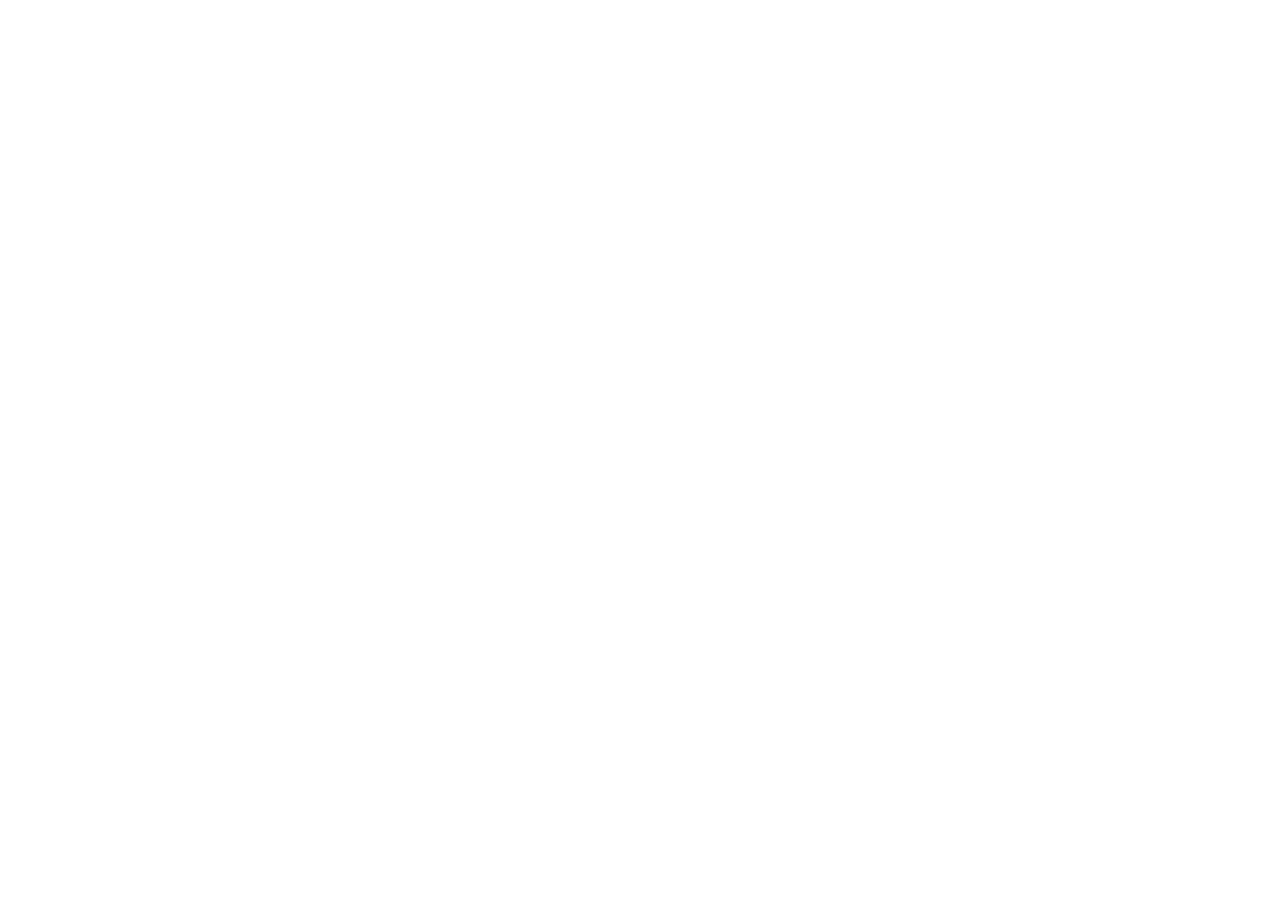
==== CSSGridCrashCourse2022/index.html @ cea35ae0 "added images" ====
<!DOCTYPE html>
<html lang="en">
<head>
    <meta charset="UTF-8">
    <meta http-equiv="X-UA-Compatible" content="IE=edge">
    <meta name="viewport" content="width=device-width, initial-scale=1.0">
    <title>Document</title>
</head>
<body>
    
</body>
</html>
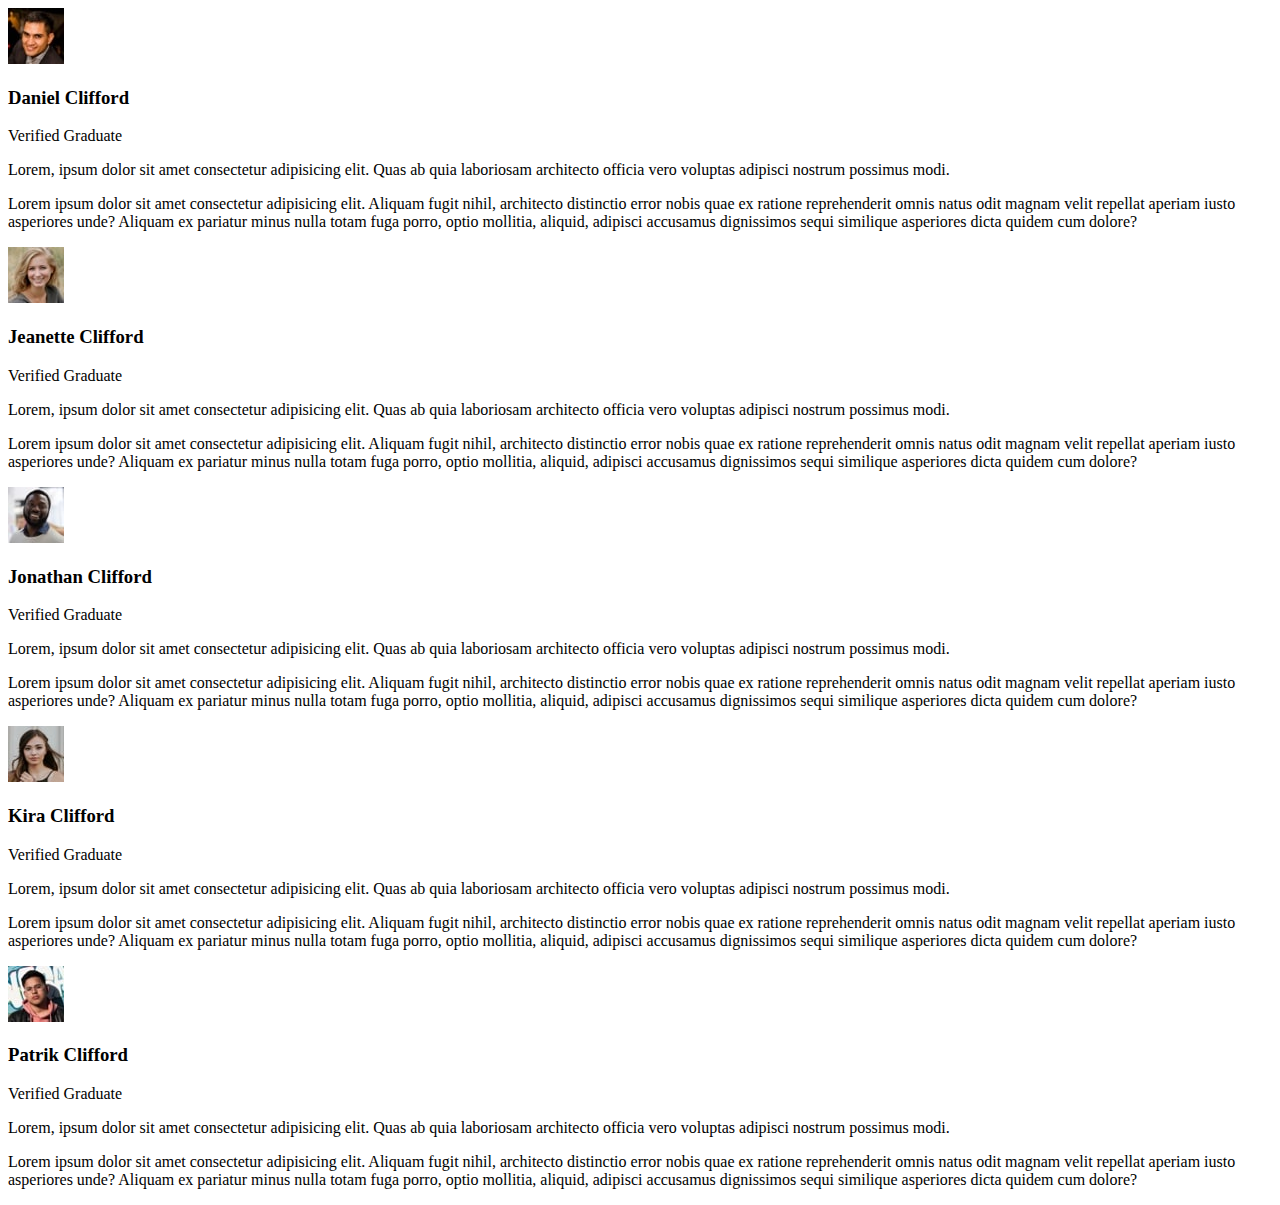
==== commit ade61651: "added basic cards for each member" ====
--- a/CSSGridCrashCourse2022/index.html
+++ b/CSSGridCrashCourse2022/index.html
@@ -4,9 +4,86 @@
     <meta charset="UTF-8">
     <meta http-equiv="X-UA-Compatible" content="IE=edge">
     <meta name="viewport" content="width=device-width, initial-scale=1.0">
-    <title>Document</title>
+    <link rel="stylesheet" href="style.css">
+    <title>Testimonials</title>
 </head>
 <body>
-    
+    <div class="testimonials">
+        <div class="card card-header bg-purple">
+            <header class="card-header">
+                <img src="images/image-daniel.jpg" alt="" class="card-img">
+                <div>
+                    <h3>Daniel Clifford</h3>
+                    <p>Verified Graduate</p>
+                </div>
+            </header>
+            <p class="card-lead">
+                Lorem, ipsum dolor sit amet consectetur adipisicing elit. Quas ab quia laboriosam architecto officia vero voluptas adipisci nostrum possimus modi.
+            </p>
+            <p class="card-quote">
+                Lorem ipsum dolor sit amet consectetur adipisicing elit. Aliquam fugit nihil, architecto distinctio error nobis quae ex ratione reprehenderit omnis natus odit magnam velit repellat aperiam iusto asperiores unde? Aliquam ex pariatur minus nulla totam fuga porro, optio mollitia, aliquid, adipisci accusamus dignissimos sequi similique asperiores dicta quidem cum dolore?
+            </p>
+        </div>
+        <div class="card card-header bg-purple">
+            <header class="card-header">
+                <img src="images/image-jeanette.jpg" alt="" class="card-img">
+                <div>
+                    <h3>Jeanette Clifford</h3>
+                    <p>Verified Graduate</p>
+                </div>
+            </header>
+            <p class="card-lead">
+                Lorem, ipsum dolor sit amet consectetur adipisicing elit. Quas ab quia laboriosam architecto officia vero voluptas adipisci nostrum possimus modi.
+            </p>
+            <p class="card-quote">
+                Lorem ipsum dolor sit amet consectetur adipisicing elit. Aliquam fugit nihil, architecto distinctio error nobis quae ex ratione reprehenderit omnis natus odit magnam velit repellat aperiam iusto asperiores unde? Aliquam ex pariatur minus nulla totam fuga porro, optio mollitia, aliquid, adipisci accusamus dignissimos sequi similique asperiores dicta quidem cum dolore?
+            </p>
+        </div>
+        <div class="card card-header bg-purple">
+            <header class="card-header">
+                <img src="images/image-jonathan.jpg" alt="" class="card-img">
+                <div>
+                    <h3>Jonathan Clifford</h3>
+                    <p>Verified Graduate</p>
+                </div>
+            </header>
+            <p class="card-lead">
+                Lorem, ipsum dolor sit amet consectetur adipisicing elit. Quas ab quia laboriosam architecto officia vero voluptas adipisci nostrum possimus modi.
+            </p>
+            <p class="card-quote">
+                Lorem ipsum dolor sit amet consectetur adipisicing elit. Aliquam fugit nihil, architecto distinctio error nobis quae ex ratione reprehenderit omnis natus odit magnam velit repellat aperiam iusto asperiores unde? Aliquam ex pariatur minus nulla totam fuga porro, optio mollitia, aliquid, adipisci accusamus dignissimos sequi similique asperiores dicta quidem cum dolore?
+            </p>
+        </div>
+        <div class="card card-header bg-purple">
+            <header class="card-header">
+                <img src="images/image-kira.jpg" alt="" class="card-img">
+                <div>
+                    <h3>Kira Clifford</h3>
+                    <p>Verified Graduate</p>
+                </div>
+            </header>
+            <p class="card-lead">
+                Lorem, ipsum dolor sit amet consectetur adipisicing elit. Quas ab quia laboriosam architecto officia vero voluptas adipisci nostrum possimus modi.
+            </p>
+            <p class="card-quote">
+                Lorem ipsum dolor sit amet consectetur adipisicing elit. Aliquam fugit nihil, architecto distinctio error nobis quae ex ratione reprehenderit omnis natus odit magnam velit repellat aperiam iusto asperiores unde? Aliquam ex pariatur minus nulla totam fuga porro, optio mollitia, aliquid, adipisci accusamus dignissimos sequi similique asperiores dicta quidem cum dolore?
+            </p>
+        </div>
+        <div class="card card-header bg-purple">
+            <header class="card-header">
+                <img src="images/image-patrick.jpg" alt="" class="card-img">
+                <div>
+                    <h3>Patrik Clifford</h3>
+                    <p>Verified Graduate</p>
+                </div>
+            </header>
+            <p class="card-lead">
+                Lorem, ipsum dolor sit amet consectetur adipisicing elit. Quas ab quia laboriosam architecto officia vero voluptas adipisci nostrum possimus modi.
+            </p>
+            <p class="card-quote">
+                Lorem ipsum dolor sit amet consectetur adipisicing elit. Aliquam fugit nihil, architecto distinctio error nobis quae ex ratione reprehenderit omnis natus odit magnam velit repellat aperiam iusto asperiores unde? Aliquam ex pariatur minus nulla totam fuga porro, optio mollitia, aliquid, adipisci accusamus dignissimos sequi similique asperiores dicta quidem cum dolore?
+            </p>
+        </div>
+    </div>
 </body>
 </html>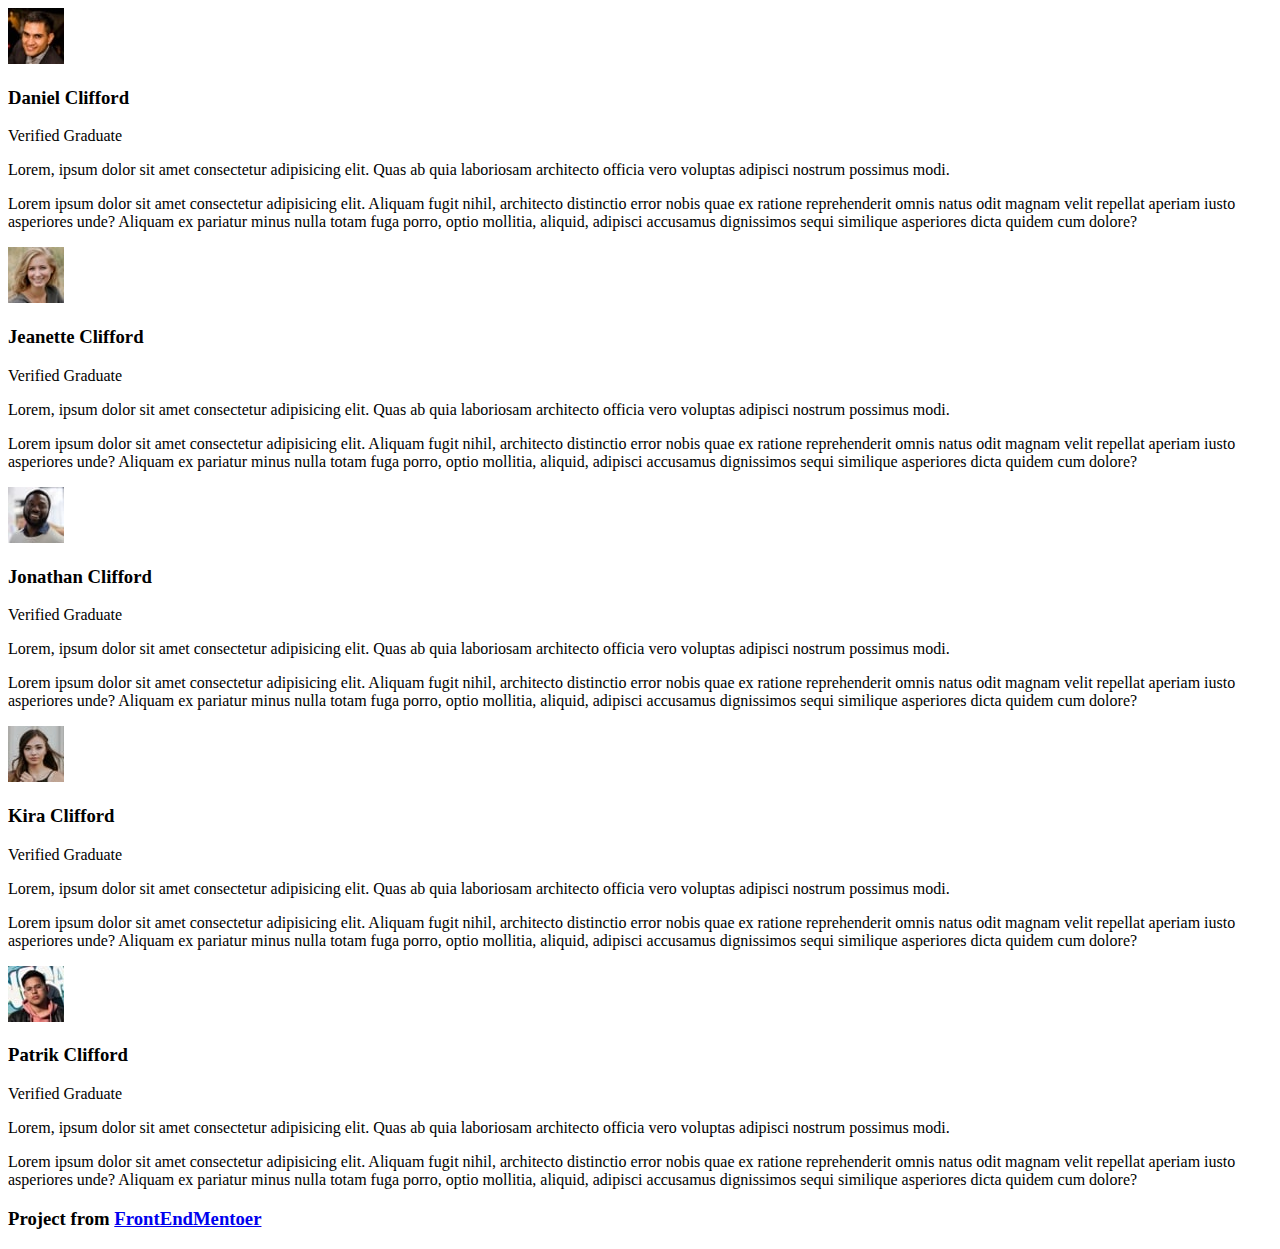
==== commit 64ea9f27: "add footer" ====
--- a/CSSGridCrashCourse2022/index.html
+++ b/CSSGridCrashCourse2022/index.html
@@ -85,5 +85,8 @@
             </p>
         </div>
     </div>
+    <footer>
+        <h3>Project from <a href="https://www.frontendmentor.io/challenges/testimonials-grid-section-Nnw6J7Un7">FrontEndMentoer</a></h3>
+    </footer>
 </body>
 </html>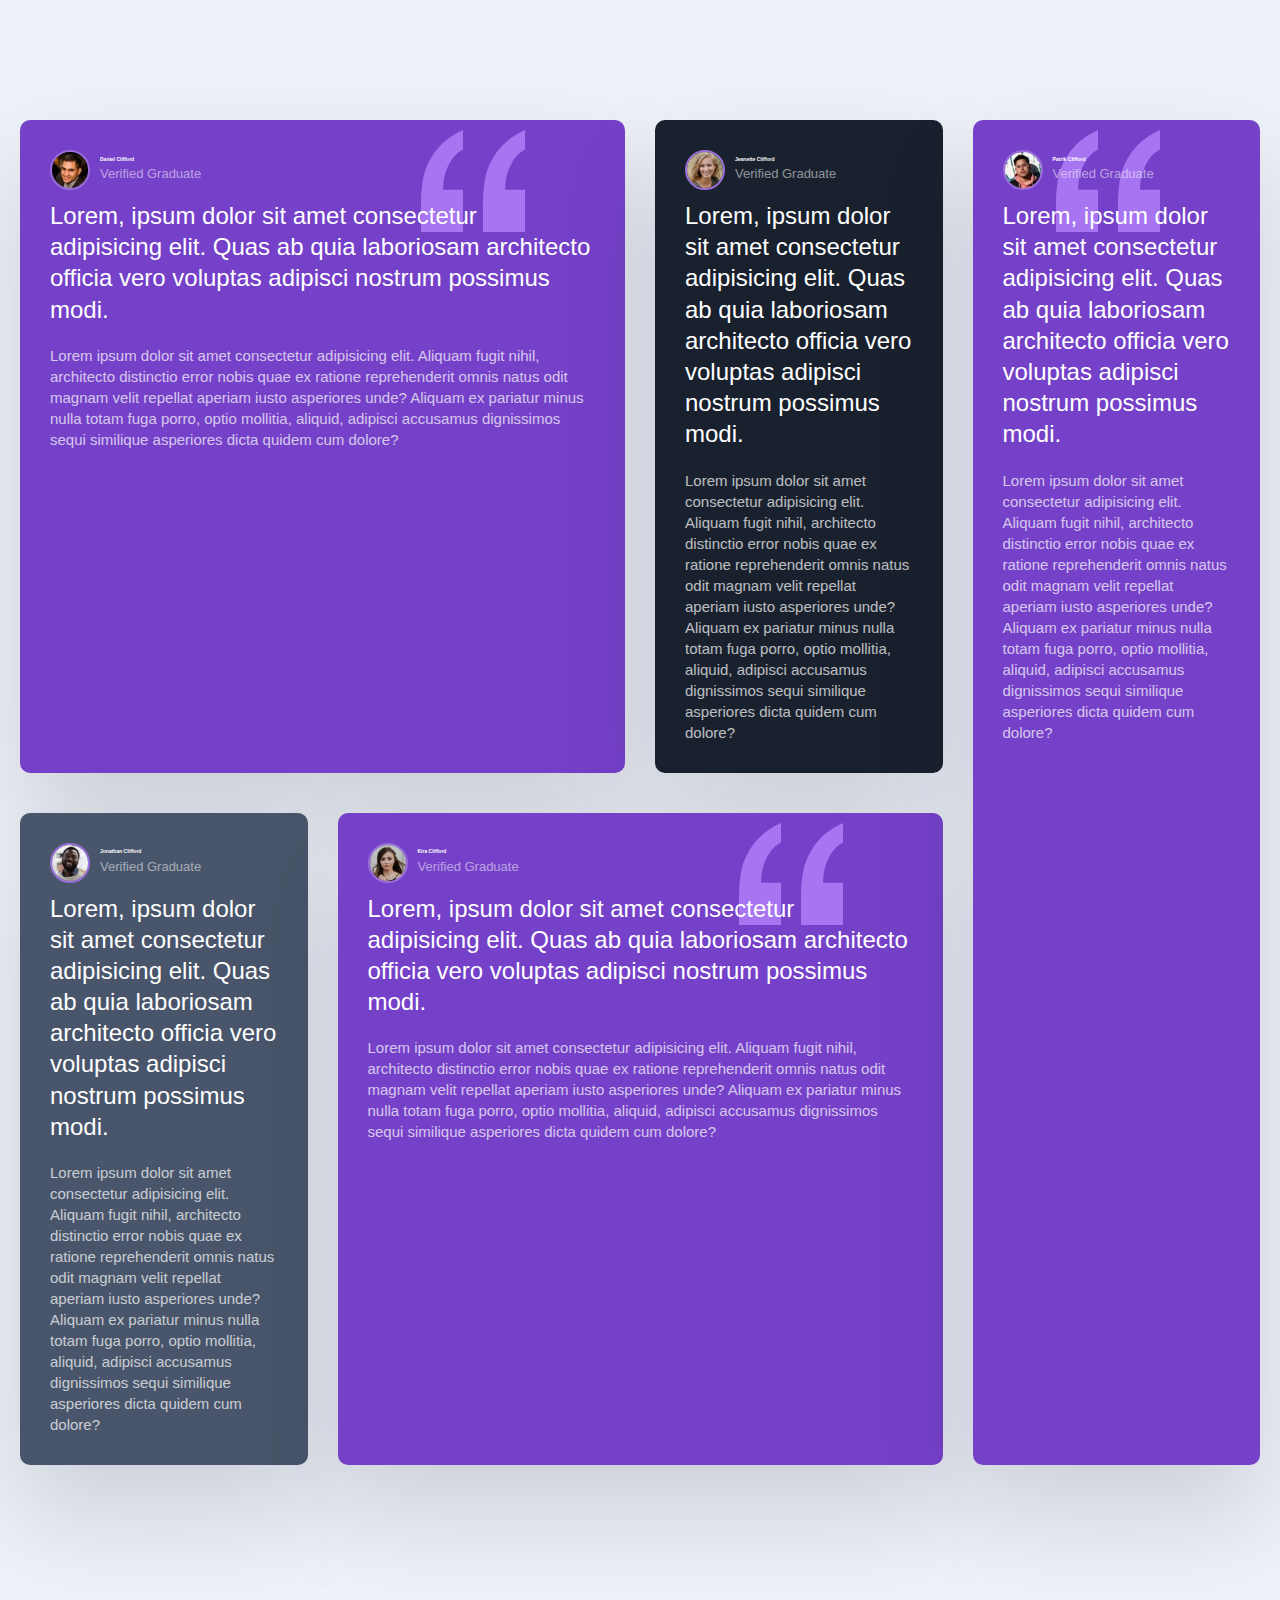
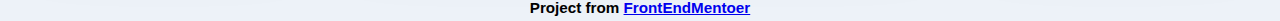
==== commit a272c436: "complete" ====
--- a/CSSGridCrashCourse2022/index.html
+++ b/CSSGridCrashCourse2022/index.html
@@ -9,78 +9,78 @@
 </head>
 <body>
     <div class="testimonials">
-        <div class="card card-header bg-purple">
-            <header class="card-header">
-                <img src="images/image-daniel.jpg" alt="" class="card-img">
+        <div class="card card--bg-purple">
+            <header class="card__header">
+                <img src="images/image-daniel.jpg" alt="" class="card__img">
                 <div>
                     <h3>Daniel Clifford</h3>
                     <p>Verified Graduate</p>
                 </div>
             </header>
-            <p class="card-lead">
+            <p class="card__lead">
                 Lorem, ipsum dolor sit amet consectetur adipisicing elit. Quas ab quia laboriosam architecto officia vero voluptas adipisci nostrum possimus modi.
             </p>
-            <p class="card-quote">
+            <p class="card__quote">
                 Lorem ipsum dolor sit amet consectetur adipisicing elit. Aliquam fugit nihil, architecto distinctio error nobis quae ex ratione reprehenderit omnis natus odit magnam velit repellat aperiam iusto asperiores unde? Aliquam ex pariatur minus nulla totam fuga porro, optio mollitia, aliquid, adipisci accusamus dignissimos sequi similique asperiores dicta quidem cum dolore?
             </p>
         </div>
-        <div class="card card-header bg-purple">
-            <header class="card-header">
-                <img src="images/image-jeanette.jpg" alt="" class="card-img">
+        <div class="card card--bg-black-blue">
+            <header class="card__header">
+                <img src="images/image-jeanette.jpg" alt="" class="card__img">
                 <div>
                     <h3>Jeanette Clifford</h3>
                     <p>Verified Graduate</p>
                 </div>
             </header>
-            <p class="card-lead">
+            <p class="card__lead">
                 Lorem, ipsum dolor sit amet consectetur adipisicing elit. Quas ab quia laboriosam architecto officia vero voluptas adipisci nostrum possimus modi.
             </p>
-            <p class="card-quote">
+            <p class="card__quote">
                 Lorem ipsum dolor sit amet consectetur adipisicing elit. Aliquam fugit nihil, architecto distinctio error nobis quae ex ratione reprehenderit omnis natus odit magnam velit repellat aperiam iusto asperiores unde? Aliquam ex pariatur minus nulla totam fuga porro, optio mollitia, aliquid, adipisci accusamus dignissimos sequi similique asperiores dicta quidem cum dolore?
             </p>
         </div>
-        <div class="card card-header bg-purple">
-            <header class="card-header">
-                <img src="images/image-jonathan.jpg" alt="" class="card-img">
+        <div class="card card--bg-gray-blue">
+            <header class="card__header">
+                <img src="images/image-jonathan.jpg" alt="" class="card__img">
                 <div>
                     <h3>Jonathan Clifford</h3>
                     <p>Verified Graduate</p>
                 </div>
             </header>
-            <p class="card-lead">
+            <p class="card__lead">
                 Lorem, ipsum dolor sit amet consectetur adipisicing elit. Quas ab quia laboriosam architecto officia vero voluptas adipisci nostrum possimus modi.
             </p>
-            <p class="card-quote">
+            <p class="card__quote">
                 Lorem ipsum dolor sit amet consectetur adipisicing elit. Aliquam fugit nihil, architecto distinctio error nobis quae ex ratione reprehenderit omnis natus odit magnam velit repellat aperiam iusto asperiores unde? Aliquam ex pariatur minus nulla totam fuga porro, optio mollitia, aliquid, adipisci accusamus dignissimos sequi similique asperiores dicta quidem cum dolore?
             </p>
         </div>
-        <div class="card card-header bg-purple">
-            <header class="card-header">
-                <img src="images/image-kira.jpg" alt="" class="card-img">
+        <div class="card card--bg-purple">
+            <header class="card__header">
+                <img src="images/image-kira.jpg" alt="" class="card__img">
                 <div>
                     <h3>Kira Clifford</h3>
                     <p>Verified Graduate</p>
                 </div>
             </header>
-            <p class="card-lead">
+            <p class="card__lead">
                 Lorem, ipsum dolor sit amet consectetur adipisicing elit. Quas ab quia laboriosam architecto officia vero voluptas adipisci nostrum possimus modi.
             </p>
-            <p class="card-quote">
+            <p class="card__quote">
                 Lorem ipsum dolor sit amet consectetur adipisicing elit. Aliquam fugit nihil, architecto distinctio error nobis quae ex ratione reprehenderit omnis natus odit magnam velit repellat aperiam iusto asperiores unde? Aliquam ex pariatur minus nulla totam fuga porro, optio mollitia, aliquid, adipisci accusamus dignissimos sequi similique asperiores dicta quidem cum dolore?
             </p>
         </div>
-        <div class="card card-header bg-purple">
-            <header class="card-header">
-                <img src="images/image-patrick.jpg" alt="" class="card-img">
+        <div class="card card--bg-purple">
+            <header class="card__header">
+                <img src="images/image-patrick.jpg" alt="" class="card__img">
                 <div>
                     <h3>Patrik Clifford</h3>
                     <p>Verified Graduate</p>
                 </div>
             </header>
-            <p class="card-lead">
+            <p class="card__lead">
                 Lorem, ipsum dolor sit amet consectetur adipisicing elit. Quas ab quia laboriosam architecto officia vero voluptas adipisci nostrum possimus modi.
             </p>
-            <p class="card-quote">
+            <p class="card__quote">
                 Lorem ipsum dolor sit amet consectetur adipisicing elit. Aliquam fugit nihil, architecto distinctio error nobis quae ex ratione reprehenderit omnis natus odit magnam velit repellat aperiam iusto asperiores unde? Aliquam ex pariatur minus nulla totam fuga porro, optio mollitia, aliquid, adipisci accusamus dignissimos sequi similique asperiores dicta quidem cum dolore?
             </p>
         </div>
--- a/CSSGridCrashCourse2022/style.css
+++ b/CSSGridCrashCourse2022/style.css
@@ -0,0 +1,173 @@
+*{
+    box-sizing: border-box;
+    padding: 0;
+    margin: 0;
+}
+
+body{
+    background: #edf2f8;
+    font-family: 'Barlow Semi Condensed', sans-serif;
+    font-size: 13px;
+    line-height: 1.7;
+}
+
+.testimonials{
+    max-width: 1440px;
+    margin: 100px auto;
+    padding: 20px;
+    display: grid;
+    grid-template-columns: repeat(4, 1fr);
+    gap: 30px;
+}
+
+.card{
+    background-color: #fff;
+    border-radius: 10px;
+    padding: 30px;
+    box-shadow: 0px 48px 100px 0px  rgba(17,12,46,0.15);
+    margin-bottom: 10px;
+}
+
+.card__header{
+    display: flex;
+    align-items: center;
+    margin-bottom: 10px;
+}
+
+.card__header h3{
+    font-size: 5px;
+}
+
+.card__header p{
+    opacity: 50%;
+}
+
+.card__img{
+    width: 40px;
+    height: 40px;
+    border-radius: 50%;
+    border: 2px solid #996ed9;
+    margin-right: 10px;
+}
+
+.card__lead{
+    font-size: 1.5rem;
+    font-weight: 500;
+    line-height: 1.3;
+    margin-bottom: 20px;
+}
+
+.card__quote{
+    font-size: 15px;
+    font-weight: 500;
+    line-height: 1.4;
+    opacity: 70%;
+}
+
+.card--bg-purple {
+    background: hsl(263, 55%, 52%);
+    color: #fff;
+    background-image: url('./images/bg-pattern-quotation.svg');
+    background-repeat: no-repeat;
+    background-position: top 10px right 100px;
+}
+  
+.card--bg-gray-blue {
+    background: hsl(217, 19%, 35%);
+    color: #fff;
+}
+  
+.card--bg-black-blue {
+    background: hsl(219, 29%, 14%);
+    color: #fff;
+}
+
+.card:nth-of-type(1) {
+    grid-column: 1 / 3;
+}
+
+.card:nth-of-type(4) {
+    grid-column: 2 / 4;
+    grid-row: 2;
+}
+
+.card:nth-of-type(5) {
+    grid-column: 4;
+    grid-row: 1 / 3;
+}
+
+footer {
+    text-align: center;
+}
+
+@media(max-width:480px){
+    
+}
+
+@media (max-width: 768px) {
+    .testimonials {
+      grid-template-columns: 1fr;
+      width: 100%;
+    }
+  
+    .card:nth-of-type(1) {
+      grid-column: 1;
+    }
+  
+    .card:nth-of-type(4) {
+      grid-column: 1;
+      grid-row: 4;
+    }
+  
+    .card:nth-of-type(5) {
+      grid-column: 1;
+      grid-row: 5;
+    }
+}
+
+@media(max-width:1024px){
+    .testimonials {
+        grid-template-columns: 1fr;
+        width: 100%;
+      }
+    
+      .card:nth-of-type(1) {
+        grid-column: 1;
+      }
+    
+      .card:nth-of-type(4) {
+        grid-column: 1;
+        grid-row: 4;
+      }
+    
+      .card:nth-of-type(5) {
+        grid-column: 1;
+        grid-row: 5;
+      }
+}
+
+@media(max-width:1200px){
+    .testimonials {
+        grid-template-columns: 1fr;
+        width: 100%;
+      }
+    
+      .card:nth-of-type(1) {
+        grid-column: 1;
+      }
+    
+      .card:nth-of-type(4) {
+        grid-column: 1;
+        grid-row: 4;
+      }
+    
+      .card:nth-of-type(5) {
+        grid-column: 1;
+        grid-row: 5;
+      }
+}
+
+@media(min-width:1200px){
+
+}
+
